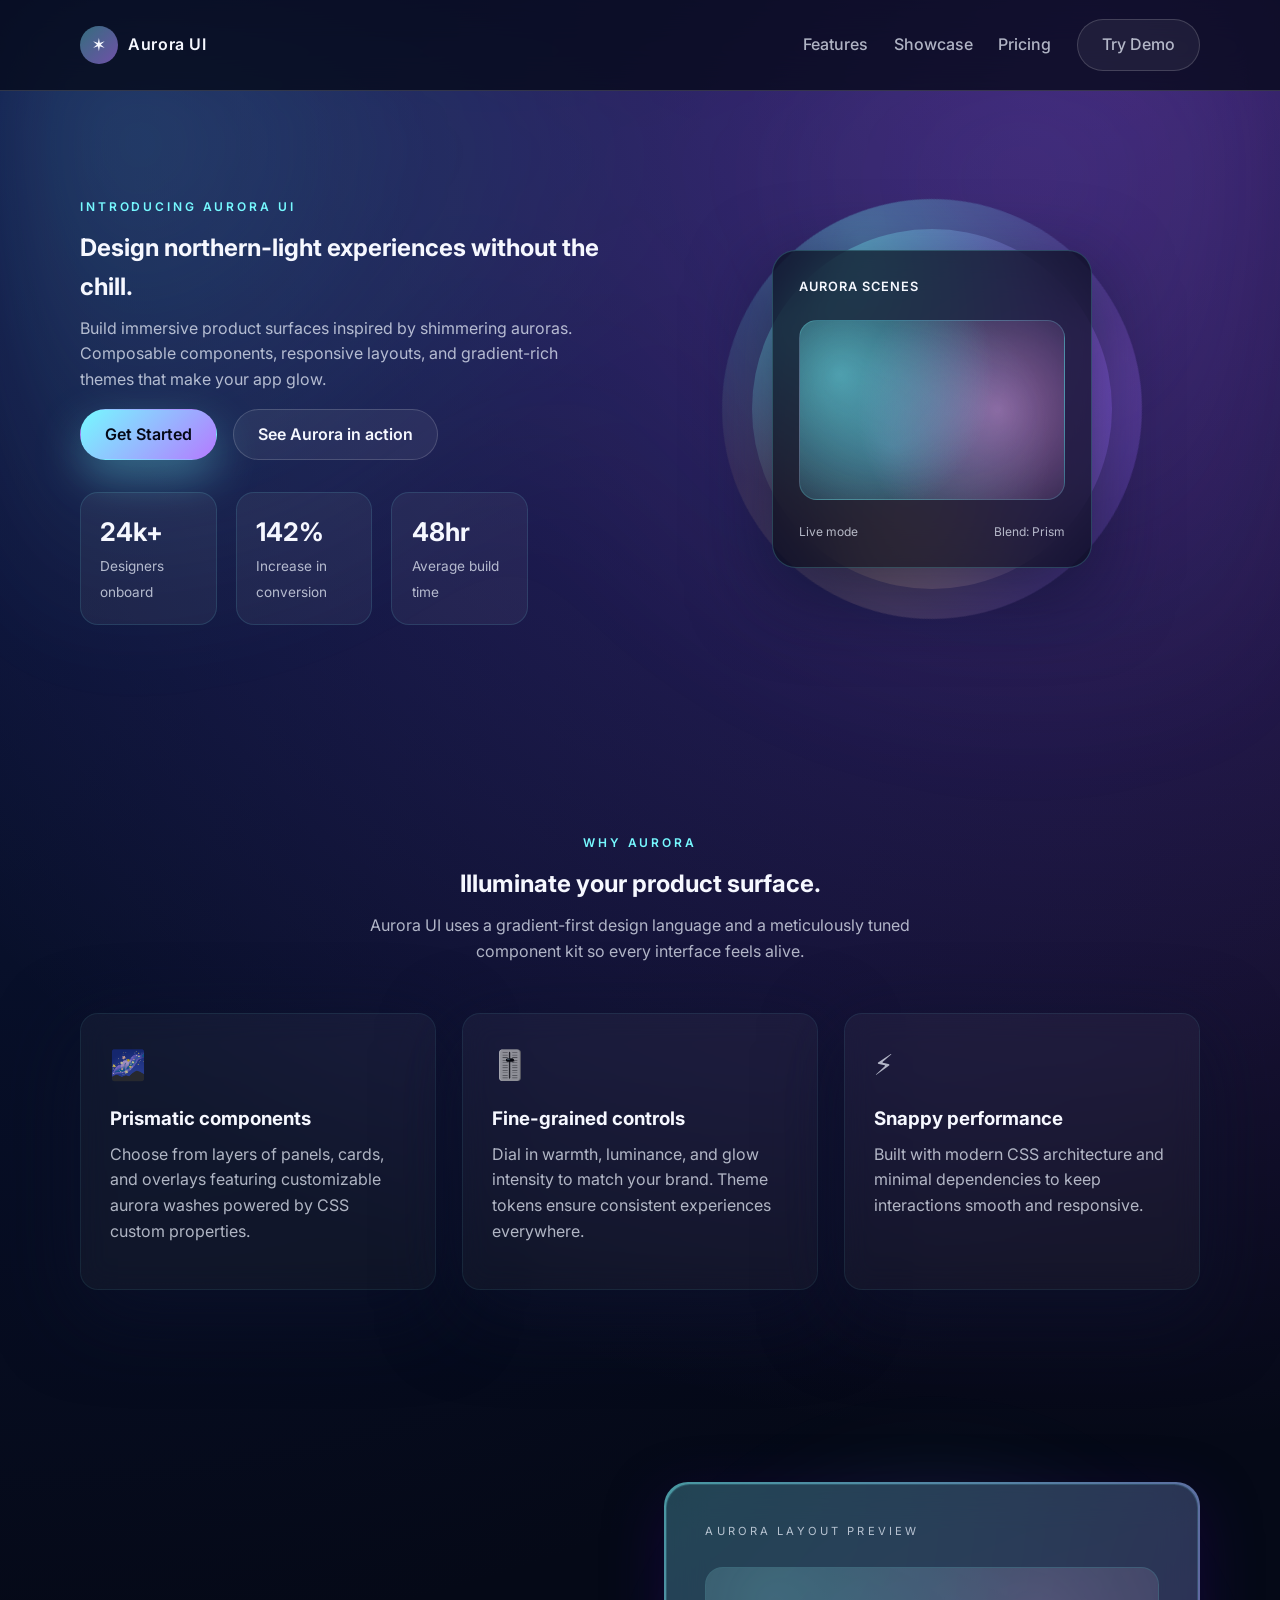
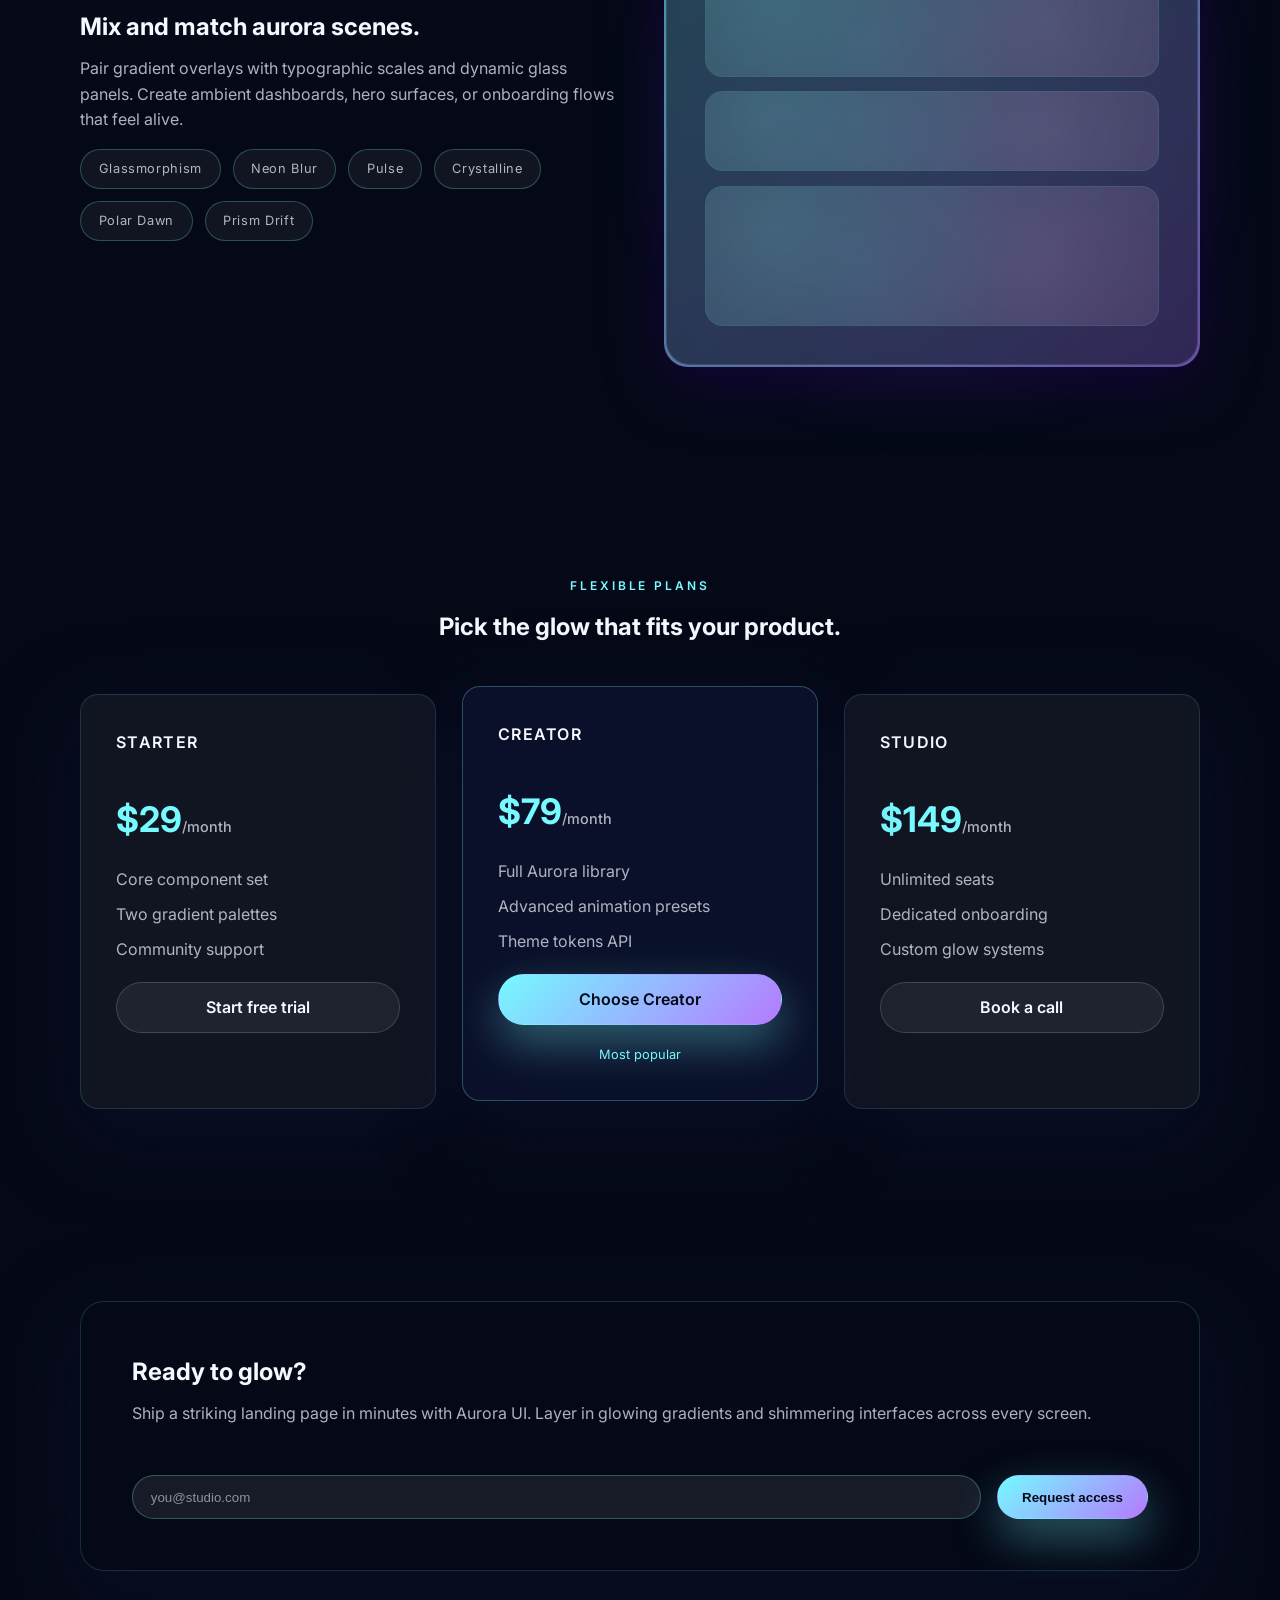
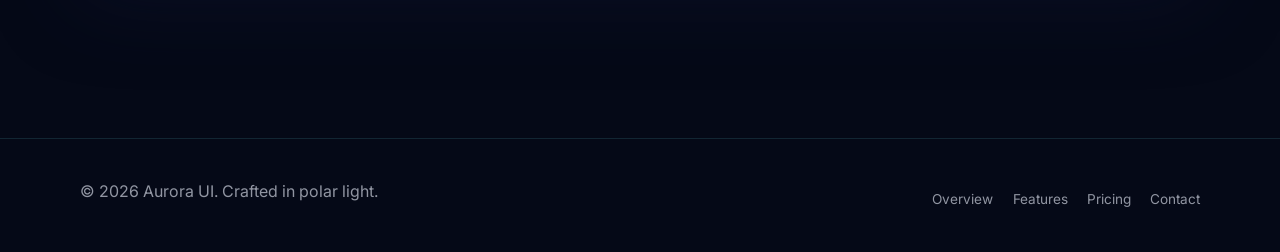
==== index.html @ b49274ec "Create Aurora UI themed landing page" ====
<!DOCTYPE html>
<html lang="en">
  <head>
    <meta charset="UTF-8" />
    <meta name="viewport" content="width=device-width, initial-scale=1.0" />
    <title>Aurora UI — Northern Lights for Your Product</title>
    <link rel="preconnect" href="https://fonts.googleapis.com" />
    <link rel="preconnect" href="https://fonts.gstatic.com" crossorigin />
    <link
      href="https://fonts.googleapis.com/css2?family=Inter:wght@400;500;600;700&display=swap"
      rel="stylesheet"
    />
    <link rel="stylesheet" href="styles.css" />
  </head>
  <body>
    <header class="site-header">
      <div class="container">
        <a href="#" class="brand">
          <span class="brand-icon" aria-hidden="true">✶</span>
          <span class="brand-name">Aurora UI</span>
        </a>
        <nav class="primary-nav" aria-label="Primary">
          <a href="#features">Features</a>
          <a href="#showcase">Showcase</a>
          <a href="#pricing">Pricing</a>
          <a href="#cta" class="btn btn--ghost">Try Demo</a>
        </nav>
      </div>
    </header>

    <main>
      <section class="hero" id="hero">
        <div class="container">
          <div class="hero__content">
            <p class="eyebrow">Introducing Aurora UI</p>
            <h1>Design northern-light experiences without the chill.</h1>
            <p class="lead">
              Build immersive product surfaces inspired by shimmering auroras.
              Composable components, responsive layouts, and gradient-rich
              themes that make your app glow.
            </p>
            <div class="hero__actions">
              <a href="#cta" class="btn btn--primary">Get Started</a>
              <a href="#showcase" class="btn btn--ghost">See Aurora in action</a>
            </div>
            <div class="hero__metrics" role="list">
              <div class="metric" role="listitem">
                <span class="metric__value">24k+</span>
                <span class="metric__label">Designers onboard</span>
              </div>
              <div class="metric" role="listitem">
                <span class="metric__value">142%</span>
                <span class="metric__label">Increase in conversion</span>
              </div>
              <div class="metric" role="listitem">
                <span class="metric__value">48hr</span>
                <span class="metric__label">Average build time</span>
              </div>
            </div>
          </div>
          <div class="hero__visual" aria-hidden="true">
            <div class="aurora-ring"></div>
            <div class="aurora-ring aurora-ring--secondary"></div>
            <div class="aurora-card">
              <p class="aurora-card__title">Aurora Scenes</p>
              <div class="aurora-card__gradient"></div>
              <div class="aurora-card__meta">
                <span>Live mode</span>
                <span>Blend: Prism</span>
              </div>
            </div>
          </div>
        </div>
      </section>

      <section class="pillars" id="features">
        <div class="container">
          <div class="section-heading">
            <p class="eyebrow">Why Aurora</p>
            <h2>Illuminate your product surface.</h2>
            <p>
              Aurora UI uses a gradient-first design language and a
              meticulously tuned component kit so every interface feels alive.
            </p>
          </div>
          <div class="grid">
            <article class="pillar">
              <span class="pillar__icon">🌌</span>
              <h3>Prismatic components</h3>
              <p>
                Choose from layers of panels, cards, and overlays featuring
                customizable aurora washes powered by CSS custom properties.
              </p>
            </article>
            <article class="pillar">
              <span class="pillar__icon">🎚️</span>
              <h3>Fine-grained controls</h3>
              <p>
                Dial in warmth, luminance, and glow intensity to match your
                brand. Theme tokens ensure consistent experiences everywhere.
              </p>
            </article>
            <article class="pillar">
              <span class="pillar__icon">⚡</span>
              <h3>Snappy performance</h3>
              <p>
                Built with modern CSS architecture and minimal dependencies to
                keep interactions smooth and responsive.
              </p>
            </article>
          </div>
        </div>
      </section>

      <section class="showcase" id="showcase">
        <div class="container">
          <div class="showcase__content">
            <h2>Mix and match aurora scenes.</h2>
            <p>
              Pair gradient overlays with typographic scales and dynamic glass
              panels. Create ambient dashboards, hero surfaces, or onboarding
              flows that feel alive.
            </p>
            <div class="tag-cloud">
              <span>Glassmorphism</span>
              <span>Neon Blur</span>
              <span>Pulse</span>
              <span>Crystalline</span>
              <span>Polar Dawn</span>
              <span>Prism Drift</span>
            </div>
          </div>
          <div class="showcase__panel" aria-hidden="true">
            <div class="panel__glow"></div>
            <div class="panel__inner">
              <p class="panel__label">Aurora Layout Preview</p>
              <div class="panel__stack">
                <div class="panel__tile panel__tile--one"></div>
                <div class="panel__tile panel__tile--two"></div>
                <div class="panel__tile panel__tile--three"></div>
              </div>
            </div>
          </div>
        </div>
      </section>

      <section class="pricing" id="pricing">
        <div class="container">
          <div class="section-heading">
            <p class="eyebrow">Flexible plans</p>
            <h2>Pick the glow that fits your product.</h2>
          </div>
          <div class="pricing__grid">
            <article class="plan">
              <p class="plan__name">Starter</p>
              <p class="plan__price">$29<span>/month</span></p>
              <ul>
                <li>Core component set</li>
                <li>Two gradient palettes</li>
                <li>Community support</li>
              </ul>
              <a href="#cta" class="btn btn--ghost">Start free trial</a>
            </article>
            <article class="plan plan--featured">
              <p class="plan__name">Creator</p>
              <p class="plan__price">$79<span>/month</span></p>
              <ul>
                <li>Full Aurora library</li>
                <li>Advanced animation presets</li>
                <li>Theme tokens API</li>
              </ul>
              <a href="#cta" class="btn btn--primary">Choose Creator</a>
              <p class="plan__note">Most popular</p>
            </article>
            <article class="plan">
              <p class="plan__name">Studio</p>
              <p class="plan__price">$149<span>/month</span></p>
              <ul>
                <li>Unlimited seats</li>
                <li>Dedicated onboarding</li>
                <li>Custom glow systems</li>
              </ul>
              <a href="#cta" class="btn btn--ghost">Book a call</a>
            </article>
          </div>
        </div>
      </section>

      <section class="cta" id="cta">
        <div class="container">
          <div class="cta__content">
            <h2>Ready to glow?</h2>
            <p>
              Ship a striking landing page in minutes with Aurora UI. Layer in
              glowing gradients and shimmering interfaces across every screen.
            </p>
          </div>
          <form class="cta__form">
            <label class="sr-only" for="email">Email address</label>
            <input id="email" type="email" name="email" placeholder="you@studio.com" required />
            <button type="submit" class="btn btn--primary">Request access</button>
          </form>
        </div>
      </section>
    </main>

    <footer class="site-footer">
      <div class="container">
        <p>© <span id="year"></span> Aurora UI. Crafted in polar light.</p>
        <div class="footer-links">
          <a href="#hero">Overview</a>
          <a href="#features">Features</a>
          <a href="#pricing">Pricing</a>
          <a href="#cta">Contact</a>
        </div>
      </div>
    </footer>

    <script>
      const yearEl = document.getElementById("year");
      if (yearEl) {
        yearEl.textContent = new Date().getFullYear();
      }
    </script>
  </body>
</html>
---- styles.css ----
:root {
  --color-bg: #050917;
  --color-surface: rgba(14, 21, 50, 0.7);
  --color-surface-strong: rgba(29, 40, 84, 0.85);
  --color-glass-border: rgba(255, 255, 255, 0.16);
  --color-text-primary: #f6f8ff;
  --color-text-secondary: rgba(239, 244, 255, 0.72);
  --color-accent: #76f9ff;
  --color-accent-strong: #53d7fe;
  --color-cta: #b47aff;
  --color-cta-strong: #8257ff;
  --color-muted: rgba(118, 249, 255, 0.12);
  --color-pillars: rgba(255, 255, 255, 0.04);
  --color-panel: rgba(10, 15, 35, 0.6);
  --color-panel-glow: rgba(142, 68, 255, 0.18);
  --shadow-soft: 0 24px 80px rgba(12, 18, 45, 0.65);
  --shadow-panel: 0 18px 60px rgba(35, 0, 94, 0.45);
  --font-body: "Inter", system-ui, -apple-system, BlinkMacSystemFont, "Segoe UI",
    sans-serif;
  --radius-md: 18px;
  --radius-lg: 24px;
  --radius-pill: 999px;
  --size-container: min(1120px, 92vw);
  --gradient-aurora-primary: radial-gradient(
      circle at 20% 20%,
      rgba(118, 249, 255, 0.78),
      transparent 55%
    ),
    radial-gradient(circle at 80% 30%, rgba(180, 122, 255, 0.65), transparent 60%),
    radial-gradient(circle at 50% 80%, rgba(255, 213, 122, 0.5), transparent 65%),
    radial-gradient(circle at 90% 70%, rgba(92, 62, 255, 0.48), transparent 75%);
  --gradient-aurora-secondary: radial-gradient(
      circle at 15% 30%,
      rgba(118, 249, 255, 0.5),
      transparent 60%
    ),
    radial-gradient(circle at 75% 50%, rgba(255, 173, 255, 0.45), transparent 65%),
    radial-gradient(circle at 35% 70%, rgba(83, 215, 254, 0.3), transparent 75%);
}

* {
  box-sizing: border-box;
}

body {
  margin: 0;
  font-family: var(--font-body);
  background: radial-gradient(circle at top left, rgba(18, 39, 106, 0.55), transparent 45%),
    radial-gradient(circle at 85% 0%, rgba(154, 78, 255, 0.4), transparent 40%),
    var(--color-bg);
  color: var(--color-text-secondary);
  line-height: 1.6;
  min-height: 100vh;
  position: relative;
}

body::before {
  content: "";
  position: fixed;
  inset: 0;
  background: radial-gradient(circle at 10% 15%, rgba(118, 249, 255, 0.18), transparent 40%),
    radial-gradient(circle at 80% 20%, rgba(180, 122, 255, 0.15), transparent 50%);
  filter: blur(60px);
  opacity: 0.85;
  pointer-events: none;
  z-index: -1;
}

h1,
h2,
h3 {
  color: var(--color-text-primary);
  margin-top: 0;
  margin-bottom: 0.4em;
}

p {
  margin-top: 0;
  margin-bottom: 1em;
}

.container {
  width: var(--size-container);
  margin: 0 auto;
}

.site-header {
  position: sticky;
  top: 0;
  z-index: 10;
  backdrop-filter: blur(18px);
  background: rgba(5, 9, 23, 0.76);
  border-bottom: 1px solid var(--color-glass-border);
}

.site-header .container {
  display: flex;
  align-items: center;
  justify-content: space-between;
  padding: 1.2rem 0;
}

.brand {
  display: inline-flex;
  align-items: center;
  gap: 0.6rem;
  color: var(--color-text-primary);
  font-weight: 600;
  text-decoration: none;
  letter-spacing: 0.04em;
}

.brand-icon {
  display: grid;
  place-items: center;
  width: 2.4rem;
  height: 2.4rem;
  background: linear-gradient(135deg, rgba(118, 249, 255, 0.4), rgba(180, 122, 255, 0.6));
  border-radius: var(--radius-pill);
  color: var(--color-text-primary);
  font-size: 1.1rem;
}

.primary-nav {
  display: flex;
  align-items: center;
  gap: 1.6rem;
}

.primary-nav a {
  color: var(--color-text-secondary);
  text-decoration: none;
  font-weight: 500;
  transition: color 180ms ease;
}

.primary-nav a:hover,
.primary-nav a:focus-visible {
  color: var(--color-accent);
}

.btn {
  display: inline-flex;
  align-items: center;
  justify-content: center;
  padding: 0.75rem 1.5rem;
  border-radius: var(--radius-pill);
  font-weight: 600;
  text-decoration: none;
  transition: transform 180ms ease, box-shadow 180ms ease, background 200ms ease,
    color 200ms ease;
  border: 1px solid transparent;
}

.btn--primary {
  background: linear-gradient(135deg, var(--color-accent), var(--color-cta));
  color: var(--color-bg);
  box-shadow: 0 18px 45px rgba(118, 249, 255, 0.35);
}

.btn--primary:hover,
.btn--primary:focus-visible {
  transform: translateY(-1px);
  box-shadow: 0 24px 60px rgba(118, 249, 255, 0.5);
}

.btn--ghost {
  border-color: var(--color-glass-border);
  color: var(--color-text-primary);
  background: rgba(255, 255, 255, 0.06);
}

.btn--ghost:hover,
.btn--ghost:focus-visible {
  border-color: rgba(118, 249, 255, 0.5);
  color: var(--color-accent);
}

.hero {
  padding: clamp(5rem, 8vw, 8rem) 0 clamp(6rem, 9vw, 9rem);
}

.hero .container {
  display: grid;
  grid-template-columns: repeat(auto-fit, minmax(280px, 1fr));
  gap: 3rem;
  align-items: center;
}

.hero__content .lead {
  max-width: 32rem;
  color: var(--color-text-secondary);
}

.hero__actions {
  display: flex;
  flex-wrap: wrap;
  gap: 1rem;
  margin-bottom: 2rem;
}

.eyebrow {
  display: inline-block;
  text-transform: uppercase;
  letter-spacing: 0.24em;
  font-size: 0.75rem;
  font-weight: 600;
  color: var(--color-accent);
  margin-bottom: 0.8rem;
}

.hero__metrics {
  display: grid;
  grid-template-columns: repeat(3, minmax(0, 1fr));
  gap: 1.2rem;
  max-width: 28rem;
}

.metric {
  padding: 1.2rem;
  background: rgba(255, 255, 255, 0.05);
  border-radius: var(--radius-md);
  border: 1px solid rgba(118, 249, 255, 0.12);
  text-align: left;
}

.metric__value {
  display: block;
  font-size: 1.6rem;
  font-weight: 700;
  color: var(--color-text-primary);
}

.metric__label {
  font-size: 0.85rem;
  color: var(--color-text-secondary);
}

.hero__visual {
  position: relative;
  display: grid;
  place-items: center;
  min-height: 420px;
}

.aurora-ring {
  position: absolute;
  width: clamp(220px, 40vw, 360px);
  height: clamp(220px, 40vw, 360px);
  border-radius: 50%;
  background: var(--gradient-aurora-primary);
  filter: blur(0px);
  opacity: 0.65;
  animation: pulse 9s infinite alternate ease-in-out;
}

.aurora-ring--secondary {
  width: clamp(280px, 45vw, 420px);
  height: clamp(280px, 45vw, 420px);
  opacity: 0.45;
  transform: rotate(22deg);
  animation-duration: 12s;
}

@keyframes pulse {
  0% {
    transform: scale(0.96) rotate(0deg);
  }
  100% {
    transform: scale(1.07) rotate(8deg);
  }
}

.aurora-card {
  position: relative;
  width: min(320px, 80%);
  background: rgba(5, 9, 23, 0.7);
  border: 1px solid rgba(118, 249, 255, 0.2);
  border-radius: var(--radius-lg);
  padding: 1.6rem;
  box-shadow: var(--shadow-soft);
  backdrop-filter: blur(20px);
}

.aurora-card__title {
  margin: 0 0 1.4rem;
  font-weight: 600;
  color: var(--color-text-primary);
  letter-spacing: 0.08em;
  text-transform: uppercase;
  font-size: 0.8rem;
}

.aurora-card__gradient {
  height: 180px;
  border-radius: var(--radius-md);
  background: var(--gradient-aurora-secondary);
  border: 1px solid rgba(118, 249, 255, 0.2);
  margin-bottom: 1.4rem;
}

.aurora-card__meta {
  display: flex;
  justify-content: space-between;
  font-size: 0.75rem;
  color: var(--color-text-secondary);
}

.section-heading {
  text-align: center;
  max-width: 38rem;
  margin: 0 auto 3rem;
}

.pillars {
  padding: clamp(4rem, 7vw, 7rem) 0;
}

.pillars .grid {
  display: grid;
  grid-template-columns: repeat(auto-fit, minmax(220px, 1fr));
  gap: 1.6rem;
}

.pillar {
  background: var(--color-pillars);
  border: 1px solid rgba(118, 249, 255, 0.08);
  border-radius: var(--radius-md);
  padding: 1.8rem;
  backdrop-filter: blur(14px);
  box-shadow: var(--shadow-soft);
}

.pillar__icon {
  display: inline-flex;
  align-items: center;
  justify-content: center;
  font-size: 1.8rem;
  margin-bottom: 1rem;
}

.showcase {
  padding: clamp(4.5rem, 8vw, 8rem) 0;
}

.showcase .container {
  display: grid;
  grid-template-columns: repeat(auto-fit, minmax(280px, 1fr));
  gap: 3rem;
  align-items: center;
}

.tag-cloud {
  display: flex;
  flex-wrap: wrap;
  gap: 0.75rem;
}

.tag-cloud span {
  padding: 0.55rem 1.1rem;
  border-radius: var(--radius-pill);
  border: 1px solid rgba(118, 249, 255, 0.25);
  background: rgba(255, 255, 255, 0.05);
  font-size: 0.8rem;
  letter-spacing: 0.05em;
}

.showcase__panel {
  position: relative;
  border-radius: var(--radius-lg);
  padding: 2px;
  background: linear-gradient(135deg, rgba(118, 249, 255, 0.6), rgba(180, 122, 255, 0.6));
  box-shadow: var(--shadow-panel);
}

.panel__glow {
  position: absolute;
  inset: -40px;
  background: radial-gradient(circle, rgba(118, 249, 255, 0.2), transparent 70%);
  filter: blur(40px);
  z-index: -1;
}

.panel__inner {
  background: var(--color-panel);
  border-radius: inherit;
  padding: 2.4rem;
  border: 1px solid rgba(118, 249, 255, 0.14);
  backdrop-filter: blur(18px);
}

.panel__label {
  text-transform: uppercase;
  letter-spacing: 0.28em;
  font-size: 0.7rem;
  margin-bottom: 1.6rem;
  color: var(--color-text-secondary);
}

.panel__stack {
  display: grid;
  gap: 0.9rem;
}

.panel__tile {
  border-radius: var(--radius-md);
  height: 70px;
  background: rgba(255, 255, 255, 0.06);
  border: 1px solid rgba(118, 249, 255, 0.15);
  position: relative;
  overflow: hidden;
}

.panel__tile::after {
  content: "";
  position: absolute;
  inset: 0;
  background: var(--gradient-aurora-secondary);
  opacity: 0.28;
  mix-blend-mode: screen;
}

.panel__tile--one {
  height: 110px;
}

.panel__tile--two {
  height: 80px;
}

.panel__tile--three {
  height: 140px;
}

.pricing {
  padding: clamp(4.5rem, 8vw, 7.5rem) 0;
}

.pricing__grid {
  display: grid;
  grid-template-columns: repeat(auto-fit, minmax(220px, 1fr));
  gap: 1.6rem;
}

.plan {
  background: rgba(255, 255, 255, 0.05);
  border-radius: var(--radius-md);
  padding: 2.2rem;
  border: 1px solid rgba(118, 249, 255, 0.14);
  display: flex;
  flex-direction: column;
  gap: 1.2rem;
  box-shadow: var(--shadow-soft);
}

.plan__name {
  font-weight: 600;
  letter-spacing: 0.08em;
  text-transform: uppercase;
  color: var(--color-text-primary);
}

.plan__price {
  font-size: 2.2rem;
  font-weight: 700;
  color: var(--color-accent);
  margin: 0;
}

.plan__price span {
  font-size: 0.9rem;
  font-weight: 500;
  color: var(--color-text-secondary);
}

.plan ul {
  list-style: none;
  padding: 0;
  margin: 0;
  display: grid;
  gap: 0.6rem;
  color: var(--color-text-secondary);
}

.plan--featured {
  position: relative;
  background: rgba(12, 18, 45, 0.85);
  border: 1px solid rgba(118, 249, 255, 0.28);
  transform: translateY(-8px);
}

.plan__note {
  margin: 0;
  font-size: 0.8rem;
  color: var(--color-accent);
  text-align: center;
}

.cta {
  padding: clamp(4rem, 7vw, 6.5rem) 0 clamp(4.5rem, 8vw, 7rem);
}

.cta .container {
  background: rgba(5, 9, 23, 0.8);
  border-radius: var(--radius-lg);
  border: 1px solid rgba(118, 249, 255, 0.16);
  padding: clamp(2.4rem, 4vw, 3.4rem);
  display: grid;
  gap: 2rem;
  align-items: center;
  box-shadow: var(--shadow-soft);
}

.cta__form {
  display: flex;
  flex-wrap: wrap;
  gap: 1rem;
}

.cta input[type="email"] {
  flex: 1 1 220px;
  padding: 0.85rem 1.1rem;
  border-radius: var(--radius-pill);
  border: 1px solid rgba(118, 249, 255, 0.28);
  background: rgba(255, 255, 255, 0.08);
  color: var(--color-text-primary);
}

.cta input[type="email"]::placeholder {
  color: rgba(239, 244, 255, 0.55);
}

.site-footer {
  padding: 2.5rem 0 2rem;
  border-top: 1px solid rgba(118, 249, 255, 0.12);
  margin-top: 4rem;
}

.site-footer .container {
  display: flex;
  flex-wrap: wrap;
  gap: 1rem;
  align-items: center;
  justify-content: space-between;
  color: rgba(239, 244, 255, 0.6);
}

.footer-links {
  display: inline-flex;
  gap: 1.2rem;
}

.footer-links a {
  color: inherit;
  text-decoration: none;
  font-size: 0.85rem;
}

.footer-links a:hover,
.footer-links a:focus-visible {
  color: var(--color-accent);
}

.sr-only {
  position: absolute;
  width: 1px;
  height: 1px;
  padding: 0;
  margin: -1px;
  overflow: hidden;
  clip: rect(0, 0, 0, 0);
  white-space: nowrap;
  border: 0;
}

@media (max-width: 640px) {
  .primary-nav {
    display: none;
  }

  .site-header .container {
    justify-content: center;
  }

  .hero__metrics {
    grid-template-columns: repeat(2, minmax(0, 1fr));
  }

  .plan--featured {
    transform: none;
  }
}
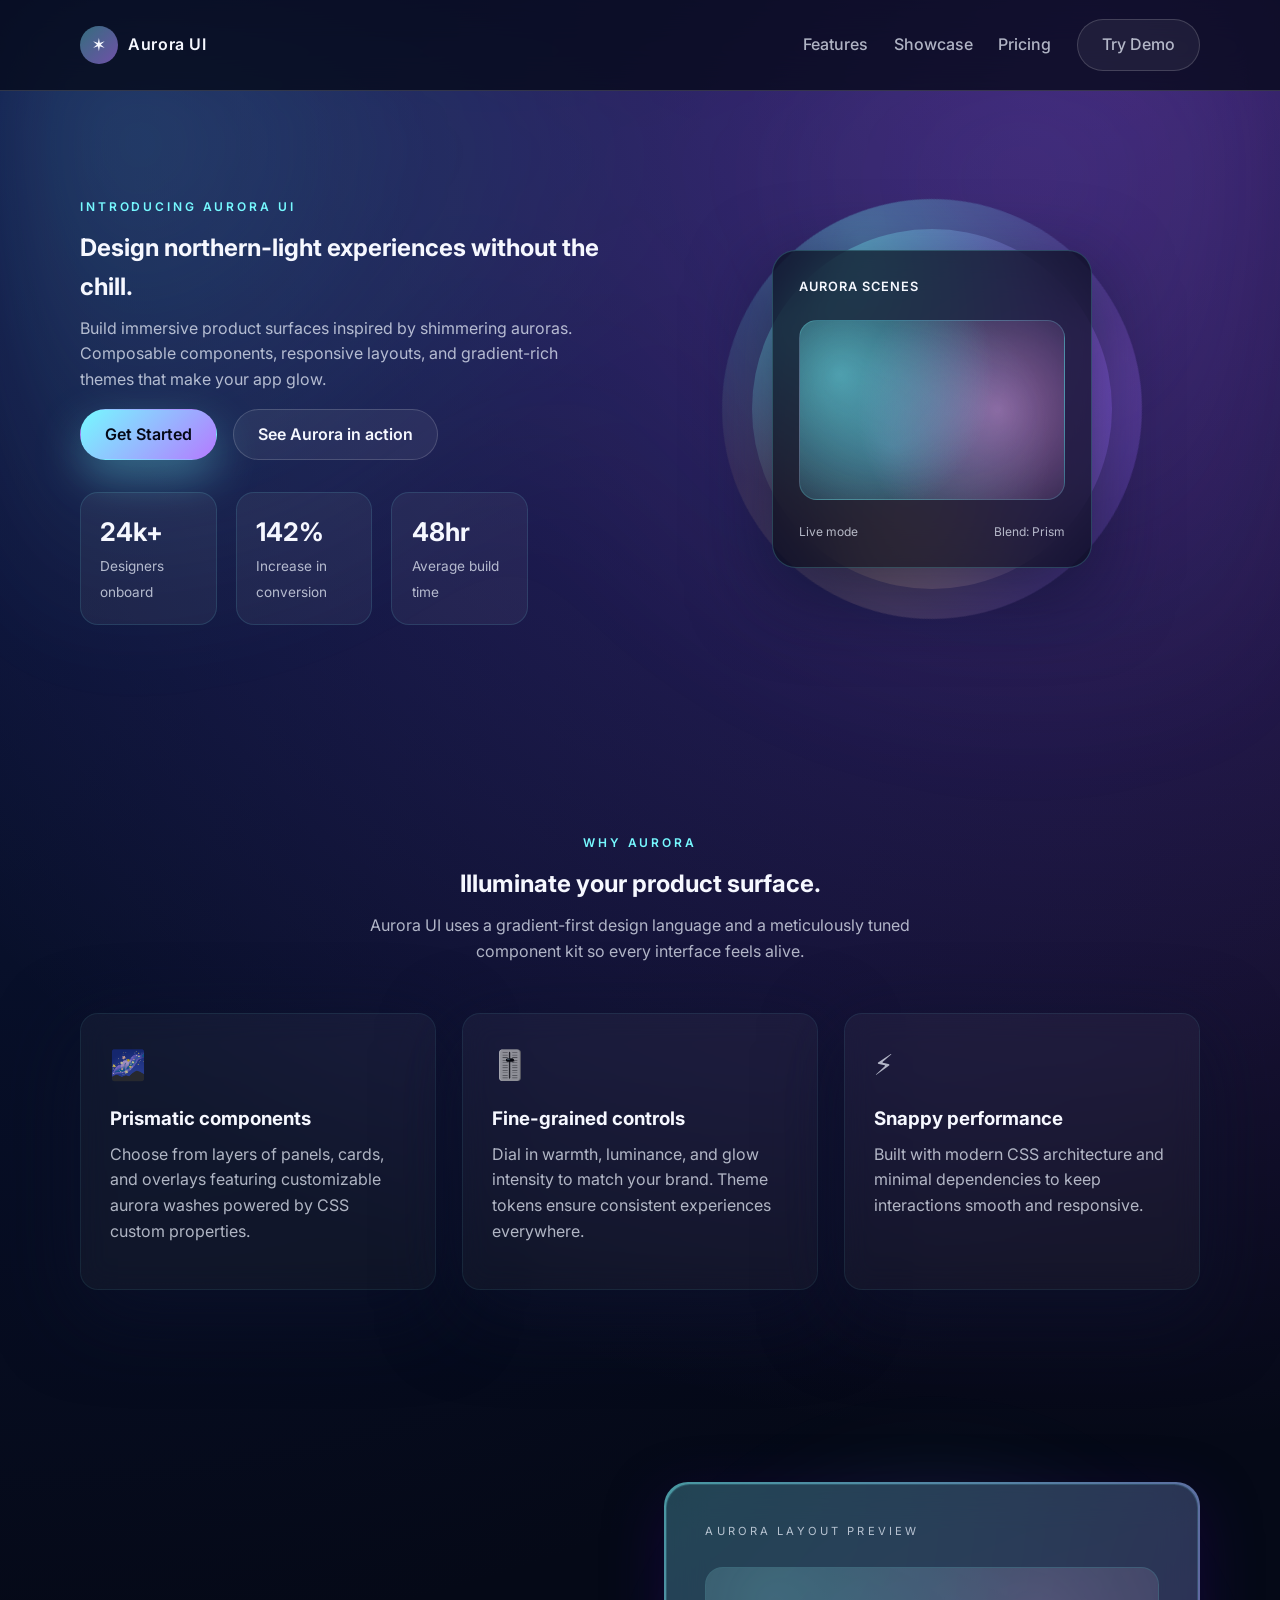
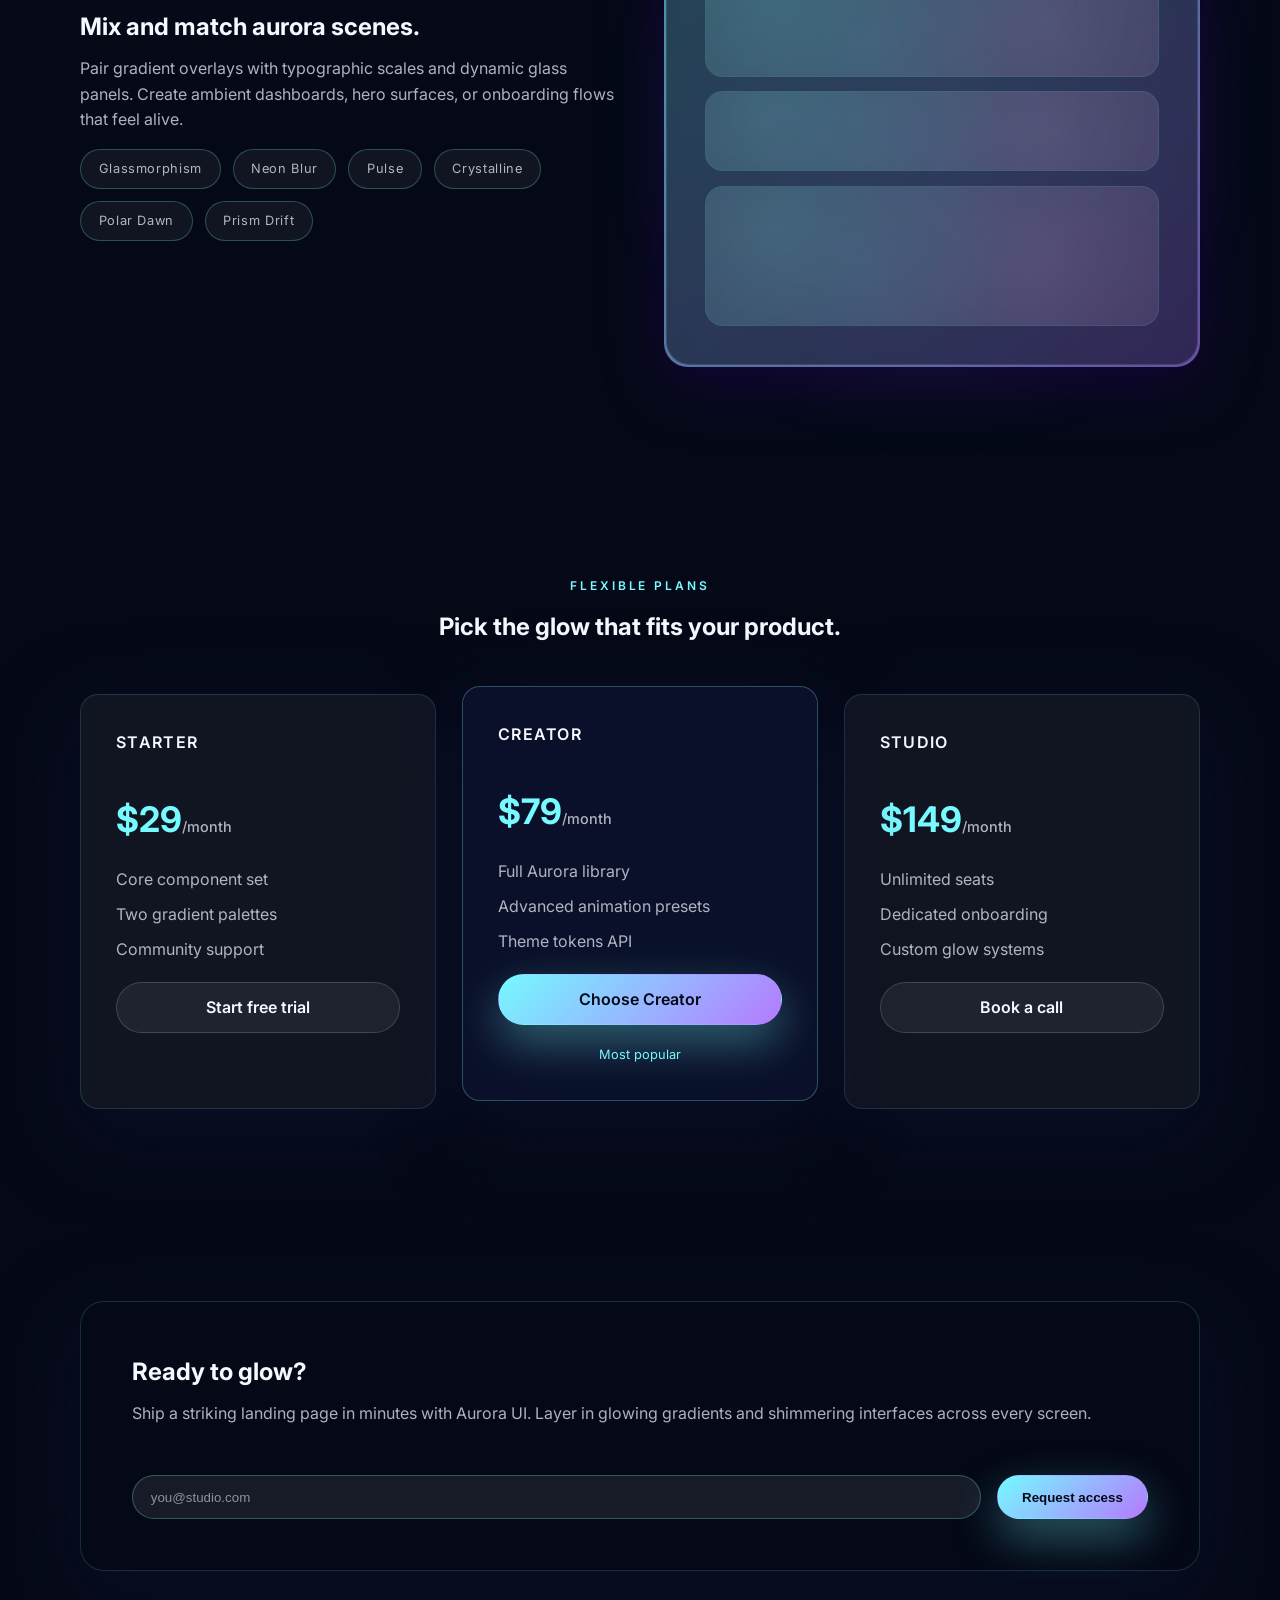
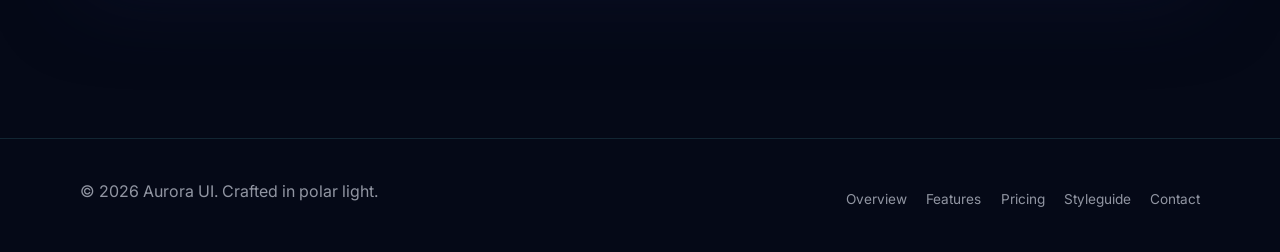
==== commit ce5de4c9: "added styleguide etc" ====
--- a/index.html
+++ b/index.html
@@ -10,7 +10,7 @@
       href="https://fonts.googleapis.com/css2?family=Inter:wght@400;500;600;700&display=swap"
       rel="stylesheet"
     />
-    <link rel="stylesheet" href="styles.css" />
+    <link rel="stylesheet" href="assets/css/styles.css" />
   </head>
   <body>
     <header class="site-header">
@@ -19,7 +19,16 @@
           <span class="brand-icon" aria-hidden="true">✶</span>
           <span class="brand-name">Aurora UI</span>
         </a>
-        <nav class="primary-nav" aria-label="Primary">
+        <button
+          type="button"
+          class="menu-toggle"
+          aria-expanded="false"
+          aria-controls="primary-nav"
+          aria-label="Toggle navigation menu"
+        >
+          <span aria-hidden="true">☰</span>
+        </button>
+        <nav class="primary-nav" id="primary-nav" aria-label="Primary">
           <a href="#features">Features</a>
           <a href="#showcase">Showcase</a>
           <a href="#pricing">Pricing</a>
@@ -211,6 +220,7 @@
           <a href="#hero">Overview</a>
           <a href="#features">Features</a>
           <a href="#pricing">Pricing</a>
+          <a href="styleguide.html">Styleguide</a>
           <a href="#cta">Contact</a>
         </div>
       </div>
@@ -221,6 +231,31 @@
       if (yearEl) {
         yearEl.textContent = new Date().getFullYear();
       }
+
+      const menuToggle = document.querySelector(".menu-toggle");
+      const primaryNav = document.getElementById("primary-nav");
+
+      if (menuToggle && primaryNav) {
+        const closeMenu = () => {
+          menuToggle.setAttribute("aria-expanded", "false");
+          primaryNav.classList.remove("is-open");
+        };
+
+        menuToggle.addEventListener("click", () => {
+          const isOpen = menuToggle.getAttribute("aria-expanded") === "true";
+          if (isOpen) {
+            closeMenu();
+            return;
+          }
+
+          menuToggle.setAttribute("aria-expanded", "true");
+          primaryNav.classList.add("is-open");
+        });
+
+        primaryNav.querySelectorAll("a").forEach((link) => {
+          link.addEventListener("click", closeMenu);
+        });
+      }
     </script>
   </body>
 </html>
--- a/assets/css/styles.css
+++ b/assets/css/styles.css
@@ -0,0 +1,724 @@
+:root {
+  --color-bg: #050917;
+  --color-surface: rgba(14, 21, 50, 0.7);
+  --color-surface-strong: rgba(29, 40, 84, 0.85);
+  --color-glass-border: rgba(255, 255, 255, 0.16);
+  --color-text-primary: #f6f8ff;
+  --color-text-secondary: rgba(239, 244, 255, 0.72);
+  --color-accent: #76f9ff;
+  --color-accent-strong: #53d7fe;
+  --color-cta: #b47aff;
+  --color-cta-strong: #8257ff;
+  --color-muted: rgba(118, 249, 255, 0.12);
+  --color-pillars: rgba(255, 255, 255, 0.04);
+  --color-panel: rgba(10, 15, 35, 0.6);
+  --color-panel-glow: rgba(142, 68, 255, 0.18);
+  --shadow-soft: 0 24px 80px rgba(12, 18, 45, 0.65);
+  --shadow-panel: 0 18px 60px rgba(35, 0, 94, 0.45);
+  --font-body: "Inter", system-ui, -apple-system, BlinkMacSystemFont, "Segoe UI",
+    sans-serif;
+  --radius-md: 18px;
+  --radius-lg: 24px;
+  --radius-pill: 999px;
+  --size-container: min(1120px, 92vw);
+  --gradient-aurora-primary: radial-gradient(
+      circle at 20% 20%,
+      rgba(118, 249, 255, 0.78),
+      transparent 55%
+    ),
+    radial-gradient(circle at 80% 30%, rgba(180, 122, 255, 0.65), transparent 60%),
+    radial-gradient(circle at 50% 80%, rgba(255, 213, 122, 0.5), transparent 65%),
+    radial-gradient(circle at 90% 70%, rgba(92, 62, 255, 0.48), transparent 75%);
+  --gradient-aurora-secondary: radial-gradient(
+      circle at 15% 30%,
+      rgba(118, 249, 255, 0.5),
+      transparent 60%
+    ),
+    radial-gradient(circle at 75% 50%, rgba(255, 173, 255, 0.45), transparent 65%),
+    radial-gradient(circle at 35% 70%, rgba(83, 215, 254, 0.3), transparent 75%);
+}
+
+html {
+  scroll-behavior: smooth;
+}
+
+* {
+  box-sizing: border-box;
+}
+
+body {
+  margin: 0;
+  font-family: var(--font-body);
+  background: radial-gradient(circle at top left, rgba(18, 39, 106, 0.55), transparent 45%),
+    radial-gradient(circle at 85% 0%, rgba(154, 78, 255, 0.4), transparent 40%),
+    var(--color-bg);
+  color: var(--color-text-secondary);
+  line-height: 1.6;
+  min-height: 100vh;
+  position: relative;
+}
+
+body::before {
+  content: "";
+  position: fixed;
+  inset: 0;
+  background: radial-gradient(circle at 10% 15%, rgba(118, 249, 255, 0.18), transparent 40%),
+    radial-gradient(circle at 80% 20%, rgba(180, 122, 255, 0.15), transparent 50%);
+  filter: blur(60px);
+  opacity: 0.85;
+  pointer-events: none;
+  z-index: -1;
+}
+
+h1,
+h2,
+h3 {
+  color: var(--color-text-primary);
+  margin-top: 0;
+  margin-bottom: 0.4em;
+}
+
+p {
+  margin-top: 0;
+  margin-bottom: 1em;
+}
+
+.container {
+  width: var(--size-container);
+  margin: 0 auto;
+}
+
+.site-header {
+  position: sticky;
+  top: 0;
+  z-index: 10;
+  backdrop-filter: blur(18px);
+  background: rgba(5, 9, 23, 0.76);
+  border-bottom: 1px solid var(--color-glass-border);
+}
+
+.site-header .container {
+  display: flex;
+  align-items: center;
+  justify-content: space-between;
+  padding: 1.2rem 0;
+}
+
+.brand {
+  display: inline-flex;
+  align-items: center;
+  gap: 0.6rem;
+  color: var(--color-text-primary);
+  font-weight: 600;
+  text-decoration: none;
+  letter-spacing: 0.04em;
+}
+
+.brand-icon {
+  display: grid;
+  place-items: center;
+  width: 2.4rem;
+  height: 2.4rem;
+  background: linear-gradient(135deg, rgba(118, 249, 255, 0.4), rgba(180, 122, 255, 0.6));
+  border-radius: var(--radius-pill);
+  color: var(--color-text-primary);
+  font-size: 1.1rem;
+}
+
+.primary-nav {
+  display: flex;
+  align-items: center;
+  gap: 1.6rem;
+}
+
+.primary-nav a {
+  color: var(--color-text-secondary);
+  text-decoration: none;
+  font-weight: 500;
+  transition: color 180ms ease;
+}
+
+.primary-nav a:hover,
+.primary-nav a:focus-visible {
+  color: var(--color-accent);
+}
+
+.menu-toggle {
+  display: none;
+  align-items: center;
+  justify-content: center;
+  width: 2.4rem;
+  height: 2.4rem;
+  border-radius: var(--radius-pill);
+  border: 1px solid var(--color-glass-border);
+  background: rgba(255, 255, 255, 0.06);
+  color: var(--color-text-primary);
+  font-size: 1.2rem;
+  line-height: 1;
+  cursor: pointer;
+}
+
+.menu-toggle:hover,
+.menu-toggle:focus-visible {
+  border-color: rgba(118, 249, 255, 0.5);
+  color: var(--color-accent);
+}
+
+.btn {
+  display: inline-flex;
+  align-items: center;
+  justify-content: center;
+  padding: 0.75rem 1.5rem;
+  border-radius: var(--radius-pill);
+  font-weight: 600;
+  text-decoration: none;
+  transition: transform 180ms ease, box-shadow 180ms ease, background 200ms ease,
+    color 200ms ease;
+  border: 1px solid transparent;
+}
+
+.btn--primary {
+  background: linear-gradient(135deg, var(--color-accent), var(--color-cta));
+  color: var(--color-bg);
+  box-shadow: 0 18px 45px rgba(118, 249, 255, 0.35);
+}
+
+.btn--primary:hover,
+.btn--primary:focus-visible {
+  transform: translateY(-1px);
+  box-shadow: 0 24px 60px rgba(118, 249, 255, 0.5);
+}
+
+.btn--ghost {
+  border-color: var(--color-glass-border);
+  color: var(--color-text-primary);
+  background: rgba(255, 255, 255, 0.06);
+}
+
+.btn--ghost:hover,
+.btn--ghost:focus-visible {
+  border-color: rgba(118, 249, 255, 0.5);
+  color: var(--color-accent);
+}
+
+.hero {
+  padding: clamp(5rem, 8vw, 8rem) 0 clamp(6rem, 9vw, 9rem);
+}
+
+.hero .container {
+  display: grid;
+  grid-template-columns: repeat(auto-fit, minmax(280px, 1fr));
+  gap: 3rem;
+  align-items: center;
+}
+
+.hero__content .lead {
+  max-width: 32rem;
+  color: var(--color-text-secondary);
+}
+
+.hero__actions {
+  display: flex;
+  flex-wrap: wrap;
+  gap: 1rem;
+  margin-bottom: 2rem;
+}
+
+.eyebrow {
+  display: inline-block;
+  text-transform: uppercase;
+  letter-spacing: 0.24em;
+  font-size: 0.75rem;
+  font-weight: 600;
+  color: var(--color-accent);
+  margin-bottom: 0.8rem;
+}
+
+.hero__metrics {
+  display: grid;
+  grid-template-columns: repeat(3, minmax(0, 1fr));
+  gap: 1.2rem;
+  max-width: 28rem;
+}
+
+.metric {
+  padding: 1.2rem;
+  background: rgba(255, 255, 255, 0.05);
+  border-radius: var(--radius-md);
+  border: 1px solid rgba(118, 249, 255, 0.12);
+  text-align: left;
+}
+
+.metric__value {
+  display: block;
+  font-size: 1.6rem;
+  font-weight: 700;
+  color: var(--color-text-primary);
+}
+
+.metric__label {
+  font-size: 0.85rem;
+  color: var(--color-text-secondary);
+}
+
+.hero__visual {
+  position: relative;
+  display: grid;
+  place-items: center;
+  min-height: 420px;
+}
+
+.aurora-ring {
+  position: absolute;
+  width: clamp(220px, 40vw, 360px);
+  height: clamp(220px, 40vw, 360px);
+  border-radius: 50%;
+  background: var(--gradient-aurora-primary);
+  filter: blur(0px);
+  opacity: 0.65;
+  animation: pulse 9s infinite alternate ease-in-out;
+}
+
+.aurora-ring--secondary {
+  width: clamp(280px, 45vw, 420px);
+  height: clamp(280px, 45vw, 420px);
+  opacity: 0.45;
+  transform: rotate(22deg);
+  animation-duration: 12s;
+}
+
+@keyframes pulse {
+  0% {
+    transform: scale(0.96) rotate(0deg);
+  }
+  100% {
+    transform: scale(1.07) rotate(8deg);
+  }
+}
+
+.aurora-card {
+  position: relative;
+  width: min(320px, 80%);
+  background: rgba(5, 9, 23, 0.7);
+  border: 1px solid rgba(118, 249, 255, 0.2);
+  border-radius: var(--radius-lg);
+  padding: 1.6rem;
+  box-shadow: var(--shadow-soft);
+  backdrop-filter: blur(20px);
+}
+
+.aurora-card__title {
+  margin: 0 0 1.4rem;
+  font-weight: 600;
+  color: var(--color-text-primary);
+  letter-spacing: 0.08em;
+  text-transform: uppercase;
+  font-size: 0.8rem;
+}
+
+.aurora-card__gradient {
+  height: 180px;
+  border-radius: var(--radius-md);
+  background: var(--gradient-aurora-secondary);
+  border: 1px solid rgba(118, 249, 255, 0.2);
+  margin-bottom: 1.4rem;
+}
+
+.aurora-card__meta {
+  display: flex;
+  justify-content: space-between;
+  font-size: 0.75rem;
+  color: var(--color-text-secondary);
+}
+
+.section-heading {
+  text-align: center;
+  max-width: 38rem;
+  margin: 0 auto 3rem;
+}
+
+.pillars {
+  padding: clamp(4rem, 7vw, 7rem) 0;
+}
+
+.pillars .grid {
+  display: grid;
+  grid-template-columns: repeat(auto-fit, minmax(220px, 1fr));
+  gap: 1.6rem;
+}
+
+.pillar {
+  background: var(--color-pillars);
+  border: 1px solid rgba(118, 249, 255, 0.08);
+  border-radius: var(--radius-md);
+  padding: 1.8rem;
+  backdrop-filter: blur(14px);
+  box-shadow: var(--shadow-soft);
+}
+
+.pillar__icon {
+  display: inline-flex;
+  align-items: center;
+  justify-content: center;
+  font-size: 1.8rem;
+  margin-bottom: 1rem;
+}
+
+.showcase {
+  padding: clamp(4.5rem, 8vw, 8rem) 0;
+}
+
+.showcase .container {
+  display: grid;
+  grid-template-columns: repeat(auto-fit, minmax(280px, 1fr));
+  gap: 3rem;
+  align-items: center;
+}
+
+.tag-cloud {
+  display: flex;
+  flex-wrap: wrap;
+  gap: 0.75rem;
+}
+
+.tag-cloud span {
+  padding: 0.55rem 1.1rem;
+  border-radius: var(--radius-pill);
+  border: 1px solid rgba(118, 249, 255, 0.25);
+  background: rgba(255, 255, 255, 0.05);
+  font-size: 0.8rem;
+  letter-spacing: 0.05em;
+}
+
+.showcase__panel {
+  position: relative;
+  border-radius: var(--radius-lg);
+  padding: 2px;
+  background: linear-gradient(135deg, rgba(118, 249, 255, 0.6), rgba(180, 122, 255, 0.6));
+  box-shadow: var(--shadow-panel);
+}
+
+.panel__glow {
+  position: absolute;
+  inset: -40px;
+  background: radial-gradient(circle, rgba(118, 249, 255, 0.2), transparent 70%);
+  filter: blur(40px);
+  z-index: -1;
+}
+
+.panel__inner {
+  background: var(--color-panel);
+  border-radius: inherit;
+  padding: 2.4rem;
+  border: 1px solid rgba(118, 249, 255, 0.14);
+  backdrop-filter: blur(18px);
+}
+
+.panel__label {
+  text-transform: uppercase;
+  letter-spacing: 0.28em;
+  font-size: 0.7rem;
+  margin-bottom: 1.6rem;
+  color: var(--color-text-secondary);
+}
+
+.panel__stack {
+  display: grid;
+  gap: 0.9rem;
+}
+
+.panel__tile {
+  border-radius: var(--radius-md);
+  height: 70px;
+  background: rgba(255, 255, 255, 0.06);
+  border: 1px solid rgba(118, 249, 255, 0.15);
+  position: relative;
+  overflow: hidden;
+}
+
+.panel__tile::after {
+  content: "";
+  position: absolute;
+  inset: 0;
+  background: var(--gradient-aurora-secondary);
+  opacity: 0.28;
+  mix-blend-mode: screen;
+}
+
+.panel__tile--one {
+  height: 110px;
+}
+
+.panel__tile--two {
+  height: 80px;
+}
+
+.panel__tile--three {
+  height: 140px;
+}
+
+.pricing {
+  padding: clamp(4.5rem, 8vw, 7.5rem) 0;
+}
+
+.pricing__grid {
+  display: grid;
+  grid-template-columns: repeat(auto-fit, minmax(220px, 1fr));
+  gap: 1.6rem;
+}
+
+.plan {
+  background: rgba(255, 255, 255, 0.05);
+  border-radius: var(--radius-md);
+  padding: 2.2rem;
+  border: 1px solid rgba(118, 249, 255, 0.14);
+  display: flex;
+  flex-direction: column;
+  gap: 1.2rem;
+  box-shadow: var(--shadow-soft);
+}
+
+.plan__name {
+  font-weight: 600;
+  letter-spacing: 0.08em;
+  text-transform: uppercase;
+  color: var(--color-text-primary);
+}
+
+.plan__price {
+  font-size: 2.2rem;
+  font-weight: 700;
+  color: var(--color-accent);
+  margin: 0;
+}
+
+.plan__price span {
+  font-size: 0.9rem;
+  font-weight: 500;
+  color: var(--color-text-secondary);
+}
+
+.plan ul {
+  list-style: none;
+  padding: 0;
+  margin: 0;
+  display: grid;
+  gap: 0.6rem;
+  color: var(--color-text-secondary);
+}
+
+.plan--featured {
+  position: relative;
+  background: rgba(12, 18, 45, 0.85);
+  border: 1px solid rgba(118, 249, 255, 0.28);
+  transform: translateY(-8px);
+}
+
+.plan__note {
+  margin: 0;
+  font-size: 0.8rem;
+  color: var(--color-accent);
+  text-align: center;
+}
+
+.cta {
+  padding: clamp(4rem, 7vw, 6.5rem) 0 clamp(4.5rem, 8vw, 7rem);
+}
+
+.cta .container {
+  background: rgba(5, 9, 23, 0.8);
+  border-radius: var(--radius-lg);
+  border: 1px solid rgba(118, 249, 255, 0.16);
+  padding: clamp(2.4rem, 4vw, 3.4rem);
+  display: grid;
+  gap: 2rem;
+  align-items: center;
+  box-shadow: var(--shadow-soft);
+}
+
+.cta__form {
+  display: flex;
+  flex-wrap: wrap;
+  gap: 1rem;
+}
+
+.cta input[type="email"] {
+  flex: 1 1 220px;
+  padding: 0.85rem 1.1rem;
+  border-radius: var(--radius-pill);
+  border: 1px solid rgba(118, 249, 255, 0.28);
+  background: rgba(255, 255, 255, 0.08);
+  color: var(--color-text-primary);
+}
+
+.cta input[type="email"]::placeholder {
+  color: rgba(239, 244, 255, 0.55);
+}
+
+.site-footer {
+  padding: 2.5rem 0 2rem;
+  border-top: 1px solid rgba(118, 249, 255, 0.12);
+  margin-top: 4rem;
+}
+
+.site-footer .container {
+  display: flex;
+  flex-wrap: wrap;
+  gap: 1rem;
+  align-items: center;
+  justify-content: space-between;
+  color: rgba(239, 244, 255, 0.6);
+}
+
+.footer-links {
+  display: inline-flex;
+  gap: 1.2rem;
+}
+
+.footer-links a {
+  color: inherit;
+  text-decoration: none;
+  font-size: 0.85rem;
+}
+
+.footer-links a:hover,
+.footer-links a:focus-visible {
+  color: var(--color-accent);
+}
+
+.sr-only {
+  position: absolute;
+  width: 1px;
+  height: 1px;
+  padding: 0;
+  margin: -1px;
+  overflow: hidden;
+  clip: rect(0, 0, 0, 0);
+  white-space: nowrap;
+  border: 0;
+}
+
+.styleguide-main {
+  padding-bottom: 2rem;
+}
+
+.styleguide-hero {
+  padding: clamp(4rem, 7vw, 6rem) 0 2rem;
+}
+
+.styleguide-hero .lead {
+  max-width: 40rem;
+}
+
+.styleguide-section {
+  padding: 2rem 0;
+}
+
+.swatch-grid {
+  display: grid;
+  grid-template-columns: repeat(auto-fit, minmax(180px, 1fr));
+  gap: 1rem;
+}
+
+.swatch-card {
+  background: rgba(255, 255, 255, 0.05);
+  border: 1px solid rgba(118, 249, 255, 0.14);
+  border-radius: var(--radius-md);
+  padding: 1rem;
+  box-shadow: var(--shadow-soft);
+}
+
+.swatch-card p {
+  margin: 0.7rem 0 0.2rem;
+  color: var(--color-text-primary);
+  font-weight: 600;
+}
+
+.swatch-card small {
+  color: var(--color-text-secondary);
+}
+
+.swatch {
+  height: 88px;
+  border-radius: 0.75rem;
+  border: 1px solid rgba(255, 255, 255, 0.18);
+}
+
+.swatch--bg {
+  background: var(--color-bg);
+}
+
+.swatch--surface {
+  background: var(--color-surface-strong);
+}
+
+.swatch--accent {
+  background: var(--color-accent);
+}
+
+.swatch--cta {
+  background: var(--color-cta);
+}
+
+.styleguide-card-grid {
+  display: grid;
+  grid-template-columns: repeat(auto-fit, minmax(240px, 1fr));
+  gap: 1rem;
+}
+
+.styleguide-card {
+  background: rgba(255, 255, 255, 0.05);
+  border: 1px solid rgba(118, 249, 255, 0.14);
+  border-radius: var(--radius-md);
+  padding: 1.4rem;
+  box-shadow: var(--shadow-soft);
+}
+
+.styleguide-card--strong {
+  background: rgba(12, 18, 45, 0.85);
+  border-color: rgba(118, 249, 255, 0.3);
+}
+
+@media (max-width: 640px) {
+  html {
+    scroll-padding-top: 5.5rem;
+  }
+
+  .container {
+    width: min(1120px, calc(100vw - 3.5rem));
+  }
+
+  .menu-toggle {
+    display: inline-flex;
+  }
+
+  .primary-nav {
+    display: none;
+    width: 100%;
+    flex-direction: column;
+    align-items: flex-start;
+    gap: 0.9rem;
+    padding-top: 1rem;
+  }
+
+  .primary-nav.is-open {
+    display: flex;
+  }
+
+  .primary-nav .btn {
+    width: 100%;
+  }
+
+  .site-header .container {
+    justify-content: space-between;
+    flex-wrap: wrap;
+  }
+
+  .hero__metrics {
+    grid-template-columns: repeat(2, minmax(0, 1fr));
+  }
+
+  .plan--featured {
+    transform: none;
+  }
+}
